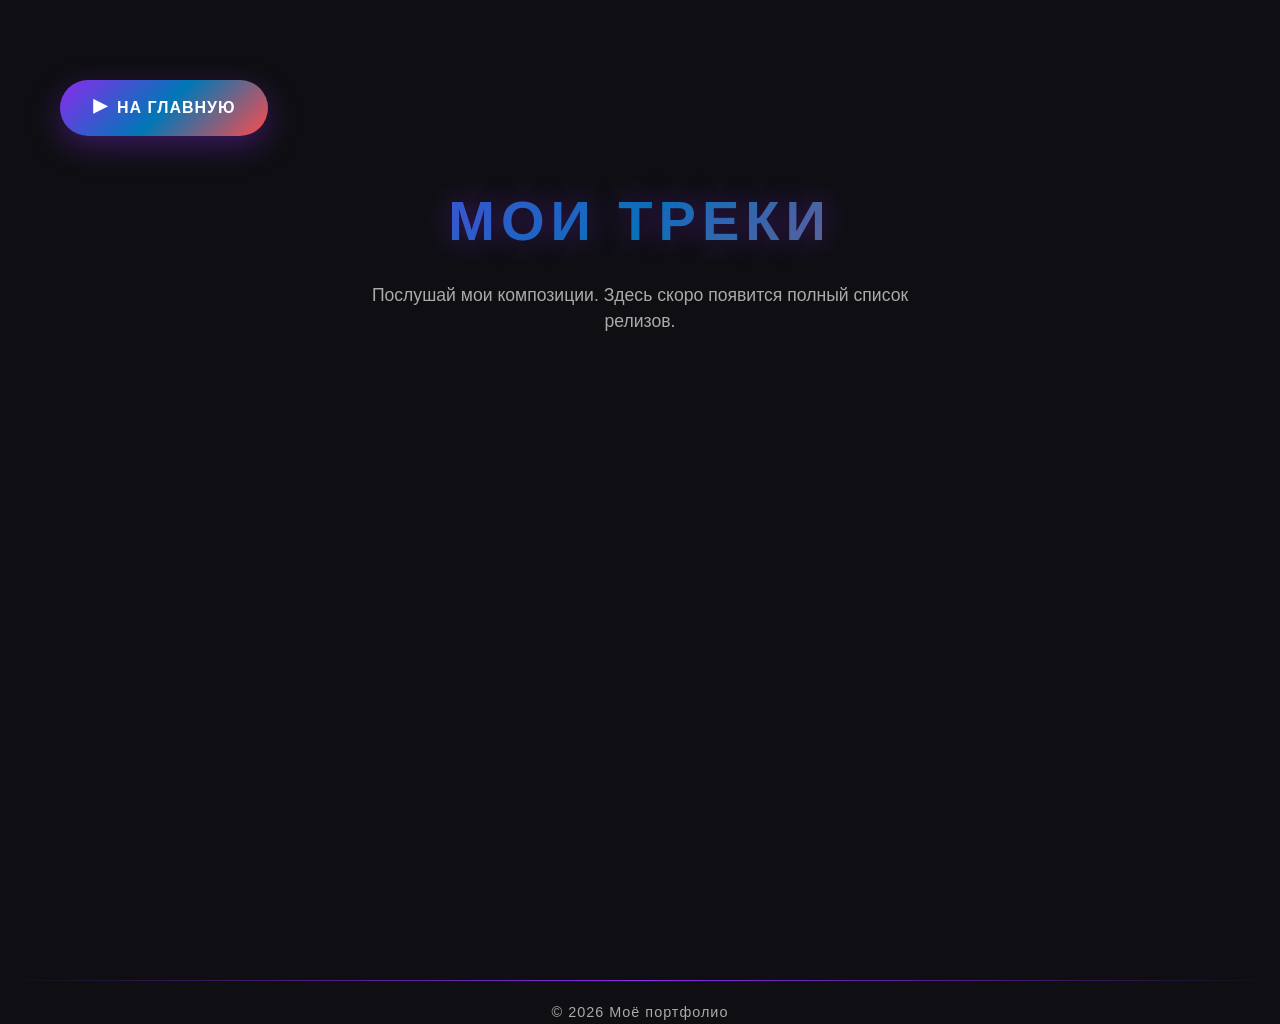
==== music.html @ 41a8d8b8 "feat: update music page — minimal layout, remove tracks placeholder" ====
<!DOCTYPE html>
<html lang="ru">
<head>
  <meta charset="UTF-8" />
  <meta name="viewport" content="width=device-width, initial-scale=1.0">
  <title>Моя музыка | Портфолио</title>
  <!-- Подключаем твой основной стиль со всеми переменными -->
  <link rel="stylesheet" href="css/style.css" />
  
  <style>
    /* Контейнер страницы */
    .music-page-wrapper {
      max-width: 1200px;
      margin: 0 auto;
      padding: 80px 20px; /* Увеличил верхний отступ, чтобы заголовок не прилипал к краю */
      min-height: 100vh;
      display: flex;
      flex-direction: column;
      align-items: center;
      position: relative;
      z-index: 2;
    }

    /* Кнопка НАЗАД (теперь слева) */
    .back-btn-wrapper {
      align-self: flex-start; /* Прижимает блок к левому краю контейнера */
      margin-bottom: 40px;
    }

    .back-btn {
      display: flex;
      align-items: center;
      justify-content: center;
      padding: 14px 32px;
      background: var(--gradient-main);
      color: #fff;
      text-decoration: none;
      border-radius: 50px;
      font-family: 'Orbitron', sans-serif;
      font-weight: 700;
      text-transform: uppercase;
      letter-spacing: 1px;
      box-shadow: 0 10px 30px rgba(138, 43, 239, 0.35);
      transition: all 0.3s cubic-bezier(0.25, 1, 0.5, 1);
      position: relative;
      overflow: hidden;
      border: none;
      cursor: pointer;
    }

    .back-btn::before {
      content: '';
      position: absolute;
      top: 0;
      left: 0;
      right: 0;
      bottom: 0;
      background: rgba(255, 255, 255, 0.1);
      opacity: 0;
      transition: opacity 0.3s;
    }

    .back-btn:hover {
      transform: translateY(-4px) scale(1.02);
      box-shadow: 0 16px 40px rgba(138, 43, 239, 0.55);
    }

    .back-btn:hover::before {
      opacity: 1;
    }

    .back-icon {
      margin-right: 10px;
      font-size: 1.1rem;
      display: inline-block;
      transform: rotate(180deg); 
    }

    h1.music-title {
      font-family: 'Orbitron', sans-serif;
      font-size: 3.5rem;
      text-transform: uppercase;
      letter-spacing: 6px;
      margin-bottom: 16px;
      background: var(--gradient-main);
      -webkit-background-clip: text;
      -webkit-text-fill-color: transparent;
      text-fill-color: transparent;
      text-shadow: 0 0 30px rgba(138, 43, 239, 0.4);
      width: 100%;
      text-align: center;
    }

    .music-subtitle {
      color: var(--text-gray);
      font-family: 'Manrope', sans-serif;
      font-size: 1.1rem;
      max-width: 600px;
      text-align: center;
      line-height: 1.5;
    }
  </style>
</head>
<body>

  <div class="music-page-wrapper">
    
    <!-- Кнопка НАЗАД (теперь слева) -->
    <div class="back-btn-wrapper">
      <a href="index.html" class="back-btn">
        <span class="back-icon">◀</span> На главную
      </a>
    </div>

    <h1 class="music-title">Мои треки</h1>
    <p class="music-subtitle">Послушай мои композиции. Здесь скоро появится полный список релизов.</p>

  </div>

  <footer>
    <div class="footer-line"></div>
    <p>&copy; 2026 Моё портфолио</p>
  </footer>
</body>
</html>
---- css/style.css ----
:root {
  --primary-purple: #8A2BEF;
  --secondary-blue: #0077B6;
  --accent-red: #FF4B4B;
  --bg-dark: #0f0f13;
  --card-bg: rgba(255, 255, 255, 0.05);
  --text-white: #ffffff;
  --text-gray: #aaaaaa;
  --gradient-main: linear-gradient(135deg, var(--primary-purple), var(--secondary-blue), var(--accent-red));
  --glow-purple: rgba(138, 43, 239, 0.4);
}

* {
  margin: 0;
  padding: 0;
  box-sizing: border-box;
}

body {
  background-color: var(--bg-dark);
  color: var(--text-white);
  font-family: 'Manrope', sans-serif;
  line-height: 1.6;
  overflow-x: hidden;
  position: relative;
}

/* --- МАТЕМАТИЧЕСКИЙ ФОН --- */
.math-bg {
  position: fixed;
  top: 0;
  left: 0;
  width: 100%;
  height: 100%;
  pointer-events: none;
  z-index: 0;
  overflow: hidden;
}

.math-formula {
  position: absolute;
  color: rgba(255, 255, 255, 0.15);
  font-family: 'Orbitron', monospace;
  font-size: 3rem;
  font-weight: 400;
  white-space: nowrap;
  filter: blur(4.5px);
  text-shadow: 
    0 0 15px rgba(138, 43, 239, 0.3), 
    0 0 30px rgba(0, 119, 182, 0.2);
  animation: floatUp linear infinite;
  transform-origin: center;
}

.math-formula:nth-child(1) { top: 110vh; left: 5%; animation-duration: 18s; }
.math-formula:nth-child(2) { top: 130vh; left: 45%; animation-duration: 24s; }
.math-formula:nth-child(3) { top: 120vh; left: 80%; animation-duration: 20s; }
.math-formula:nth-child(4) { top: 140vh; left: 25%; animation-duration: 26s; }
.math-formula:nth-child(5) { top: 115vh; left: 65%; animation-duration: 19s; }

@keyframes floatUp {
  0% { 
    transform: translateY(0) rotate(var(--rot, 0deg)); 
    opacity: 0.6; 
  }
  100% { 
    transform: translateY(-130vh) rotate(calc(var(--rot, 0deg) + 5deg));
    opacity: 1; 
  }
}

.container {
  position: relative;
  z-index: 1;
  max-width: 1200px;
  margin: 0 auto;
  padding: 40px 20px;
}

/* --- Hero Section --- */
.hero {
  text-align: center;
  padding: 60px 0;
  z-index: 2;
}

.raziel-title {
  font-family: 'Orbitron', sans-serif;
  font-size: 5rem;
  font-weight: 700;
  letter-spacing: -3px;
  background: var(--gradient-main);
  -webkit-background-clip: text;
  -webkit-text-fill-color: transparent;
  text-fill-color: transparent;
  margin-bottom: 12px;
  text-shadow: 0 0 30px rgba(138, 43, 239, 0.3);
  animation: pulseText 3s infinite alternate;
}

.tagline {
  color: var(--text-gray);
  font-size: 1.1rem;
  margin-bottom: 24px;
  letter-spacing: 2px;
  text-transform: uppercase;
}

/* --- БЕГУЩАЯ СТРОКА --- */
.roles-marquee-wrapper {
  overflow: hidden;
  padding: 10px 0;
  background: rgba(0, 0, 0, 0.5);
  border-radius: 50px;
  border: 1px solid rgba(255, 255, 255, 0.15);
  backdrop-filter: blur(6px);
  position: relative;
  width: 100%;
  box-sizing: border-box;
  z-index: 2;
}

.roles-marquee-wrapper::before,
.roles-marquee-wrapper::after {
  content: "";
  position: absolute;
  top: 0;
  height: 100%;
  width: 80px;
  pointer-events: none;
  z-index: 2;
}

.roles-marquee-wrapper::before {
  left: 0;
  background: linear-gradient(to right, var(--bg-dark), transparent);
}

.roles-marquee-wrapper::after {
  right: 0;
  background: linear-gradient(to left, var(--bg-dark), transparent);
}

.roles-marquee {
  display: flex;
  white-space: nowrap;
  will-change: transform, opacity;
  animation: marqueeComplex 12s linear infinite; 
}

.roles-content {
  display: inline-block;
  background: linear-gradient(90deg, #4facfe 0%, #8a2bef 100%);
  -webkit-background-clip: text;
  -webkit-text-fill-color: transparent;
  font-size: 1rem;
  letter-spacing: 3px;
  text-transform: uppercase;
  font-weight: 800;
  margin-right: 24px;
  flex-shrink: 0;
  font-family: 'Orbitron', monospace;
  filter: blur(0.5px); 
  text-shadow: 0 0 8px rgba(79, 172, 254, 0.6), 0 0 20px rgba(138, 43, 239, 0.4);
}

@keyframes marqueeComplex {
  0% { transform: translateX(0); opacity: 0; }
  8.3% { transform: translateX(0); opacity: 1; }
  91.7% { transform: translateX(-50%); opacity: 1; }
  100% { transform: translateX(-50%); opacity: 0; }
}

/* --- СЕТКА: 2 В РЯД (ПРОЕКТЫ + НАВЫКИ) --- */
/* ИЗМЕНЕНИЕ: Уменьшили margin-top, чтобы поднять блок ближе к бегущей строке */
.two-col-grid {
  display: grid;
  grid-template-columns: 1fr 1fr;
  gap: 30px;
  max-width: 1200px;
  margin: 30px auto 0; /* Было 60px, стало 30px */
  padding: 0 20px;
}

.two-col-grid .block {
  padding: 48px;
  border-radius: 16px;
  background: var(--card-bg);
  backdrop-filter: blur(12px);
  border: 1px solid rgba(255, 255, 255, 0.08);
  box-shadow: 0 12px 40px rgba(0, 0, 0, 0.6);
  display: flex;
  flex-direction: column;
  justify-content: center;
  transition: transform 0.3s ease, box-shadow 0.3s ease;
}

.two-col-grid .block:hover {
  transform: translateY(-6px);
  box-shadow: 0 20px 50px rgba(138, 43, 239, 0.25);
}

.two-col-grid h2 {
  font-family: 'Orbitron', sans-serif;
  font-size: 1.8rem;
  text-transform: uppercase;
  letter-spacing: 3px;
  color: var(--primary-purple);
  margin-bottom: 12px;
}

.two-col-grid p {
  color: var(--text-gray);
  line-height: 1.5;
}

/* --- МУЗЫКАЛЬНЫЙ БЛОК: ОТДЕЛЬНЫЙ, ВЫСОКИЙ, ТЕХНО --- */
/* ИЗМЕНЕНИЕ: Увеличили margin-top, чтобы опустить блок ниже */
.music-full-width {
  margin-top: 100px; /* Добавлено: опускаем блок */
  padding: 120px 20px;
  text-align: center;
  background: linear-gradient(
    135deg,
    rgba(138, 43, 239, 0.12),
    rgba(0, 119, 182, 0.1),
    rgba(255, 75, 75, 0.08)
  );
  border: 1px solid rgba(255, 255, 255, 0.06);
  position: relative;
  overflow: hidden;
  z-index: 3;
}

/* Техно‑сетка поверх блока */
.music-full-width::before {
  content: '';
  position: absolute;
  inset: 0;
  background-image:
    linear-gradient(rgba(255,255,255,0.03) 1px, transparent 1px),
    linear-gradient(90deg, rgba(255,255,255,0.03) 1px, transparent 1px);
  background-size: 48px 48px;
  z-index: 1;
  pointer-events: none;
}

.music-content h2 {
  font-family: 'Orbitron', sans-serif;
  font-size: 3rem;
  text-transform: uppercase;
  letter-spacing: 6px;
  color: #fff;
  margin-bottom: 28px;
  position: relative;
  z-index: 2;
  text-shadow: 0 0 20px rgba(138, 43, 239, 0.4);
}

.music-content p {
  font-family: 'Manrope', sans-serif;
  font-size: 1.3rem;
  color: rgba(255, 255, 255, 0.85);
  max-width: 640px;
  margin: 0 auto 48px;
  position: relative;
  z-index: 2;
  line-height: 1.4;
}

/* --- СТИЛИ КНОПОК --- */
/* Добавлено: базовый стиль для класса .btn, чтобы он не конфликтовал */
.btn {
  text-decoration: none;
  display: inline-block;
  font-weight: 700;
  font-family: 'Orbitron', sans-serif;
  text-transform: uppercase;
  letter-spacing: 1px;
  transition: all 0.3s cubic-bezier(0.25, 1, 0.5, 1);
  position: relative;
  z-index: 2;
}

.music-btn {
  background: var(--gradient-main);
  color: #fff;
  padding: 18px 52px;
  border-radius: 50px;
  box-shadow: 0 10px 30px rgba(138, 43, 239, 0.35);
}

.music-btn:hover {
  transform: translateY(-5px) scale(1.04);
  box-shadow: 0 16px 40px rgba(138, 43, 239, 0.55);
  filter: brightness(1.1);
}

/* --- КОНТАКТЫ (ИКОНКИ) --- */
.contacts {
  max-width: 1200px;
  margin: 80px auto;
  padding: 0 20px;
}

.contacts h2 {
  text-align: center;
  font-family: 'Orbitron', sans-serif;
  font-size: 2rem;
  text-transform: uppercase;
  letter-spacing: 4px;
  color: #fff;
  margin-bottom: 36px;
  text-shadow: 0 0 20px rgba(138, 43, 239, 0.3);
}

.social-icons {
  display: flex;
  justify-content: center;
  gap: 24px;
  flex-wrap: wrap;
}

.icon-btn {
  width: 64px;
  height: 64px;
  border-radius: 50%;
  background: rgba(255, 255, 255, 0.03);
  border: 1px solid rgba(255, 255, 255, 0.1);
  color: var(--text-white);
  display: flex;
  align-items: center;
  justify-content: center;
  text-decoration: none;
  font-size: 1.4rem;
  transition: all 0.3s cubic-bezier(0.25, 1, 0.5, 1);
  position: relative;
  overflow: hidden;
  isolation: isolate;
  z-index: 1;
}

.icon-btn::before {
  content: "";
  position: absolute;
  inset: 0;
  border-radius: 50%;
  background: var(--gradient-main);
  opacity: 0;
  transform: scale(0.8);
  transition: opacity 0.3s, transform 0.3s;
  z-index: -1;
  filter: blur(10px);
}

.icon-btn i {
  position: relative;
  z-index: 1;
  transition: transform 0.3s;
}

.icon-btn:hover {
  transform: translateY(-6px) scale(1.08);
  border-color: rgba(255, 255, 255, 0.3);
  box-shadow: 0 0 30px var(--glow-purple);
}

.icon-btn:hover::before {
  opacity: 0.3;
  transform: scale(1);
}

.icon-btn:hover i {
  transform: scale(1.1);
}

.icon-btn.tg:hover { box-shadow: 0 0 30px rgba(0, 139, 139, 0.5); }
.icon-btn.tt:hover { box-shadow: 0 0 30px rgba(29, 202, 255, 0.5); }
.icon-btn.yt:hover { box-shadow: 0 0 30px rgba(255, 0, 0, 0.5); }
.icon-btn.tw:hover { box-shadow: 0 0 30px rgba(100, 65, 165, 0.5); }
.icon-btn.ds:hover { box-shadow: 0 0 30px rgba(72, 85, 238, 0.5); }

.social-hint {
  text-align: center;
  color: var(--text-gray);
  font-family: 'Manrope', sans-serif;
  font-size: 0.95rem;
  margin-top: 24px;
  letter-spacing: 1px;
}

/* --- Footer --- */
footer {
  margin-top: 80px;
  text-align: center;
  position: relative;
}

.footer-line {
  width: 100%;
  height: 1px;
  background: linear-gradient(90deg, transparent, var(--primary-purple), transparent);
  margin: 0 auto 20px auto;
}

footer p {
  color: var(--text-gray);
  font-family: 'Manrope', sans-serif;
  font-size: 0.9rem;
  letter-spacing: 1px;
}

/* --- Animations --- */
@keyframes fadeInUp {
  to {
    opacity: 1;
    transform: translateY(0);
  }
}

@keyframes pulseText {
  from {
    text-shadow: 0 0 20px rgba(138, 43, 239, 0.2);
  }
  to {
    text-shadow: 0 0 40px rgba(138, 43, 239, 0.4), 0 0 20px rgba(0, 119, 182, 0.3);
  }
}

/* --- Responsive --- */
@media (max-width: 768px) {
  .raziel-title {
    font-size: 3.2rem;
  }

  .roles-content {
    font-size: 0.85rem;
    letter-spacing: 2px;
  }

  .roles-marquee {
    animation-duration: 14s;
  }

  .roles-marquee-wrapper::before,
  .roles-marquee-wrapper::after {
    width: 40px;
  }

  /* Адаптив для сетки и музыки */
  .two-col-grid {
    grid-template-columns: 1fr;
    gap: 20px;
    margin-top: 30px; /* На мобильных тоже чуть поднимаем */
  }

  .two-col-grid .block {
    padding: 36px;
  }

  .music-content h2 {
    font-size: 2.2rem;
    letter-spacing: 4px;
  }

  .music-content p {
    font-size: 1.1rem;
    max-width: 90%;
  }

  .music-full-width {
    padding: 80px 20px;
    margin-top: 60px; /* На мобильных отступ чуть меньше */
  }

    .contacts {
    margin: 60px auto;
  }

  .contacts h2 {
    font-size: 1.6rem;
    letter-spacing: 3px;
  }

  .social-icons {
    gap: 16px;
  }

  .icon-btn {
    width: 56px;
    height: 56px;
    font-size: 1.2rem;
  }
}

/* --- Footer --- */
footer {
  margin-top: 80px;
  text-align: center;
  position: relative;
}

.footer-line {
  width: 100%;
  height: 1px;
  background: linear-gradient(90deg, transparent, var(--primary-purple), transparent);
  margin: 0 auto 20px auto;
}

footer p {
  color: var(--text-gray);
  font-family: 'Manrope', sans-serif;
  font-size: 0.9rem;
  letter-spacing: 1px;
}

/* --- Animations --- */
@keyframes fadeInUp {
  to {
    opacity: 1;
    transform: translateY(0);
  }
}

@keyframes pulseText {
  from {
    text-shadow: 0 0 20px rgba(138, 43, 239, 0.2);
  }
  to {
    text-shadow: 0 0 40px rgba(138, 43, 239, 0.4), 0 0 20px rgba(0, 119, 182, 0.3);
  }
}
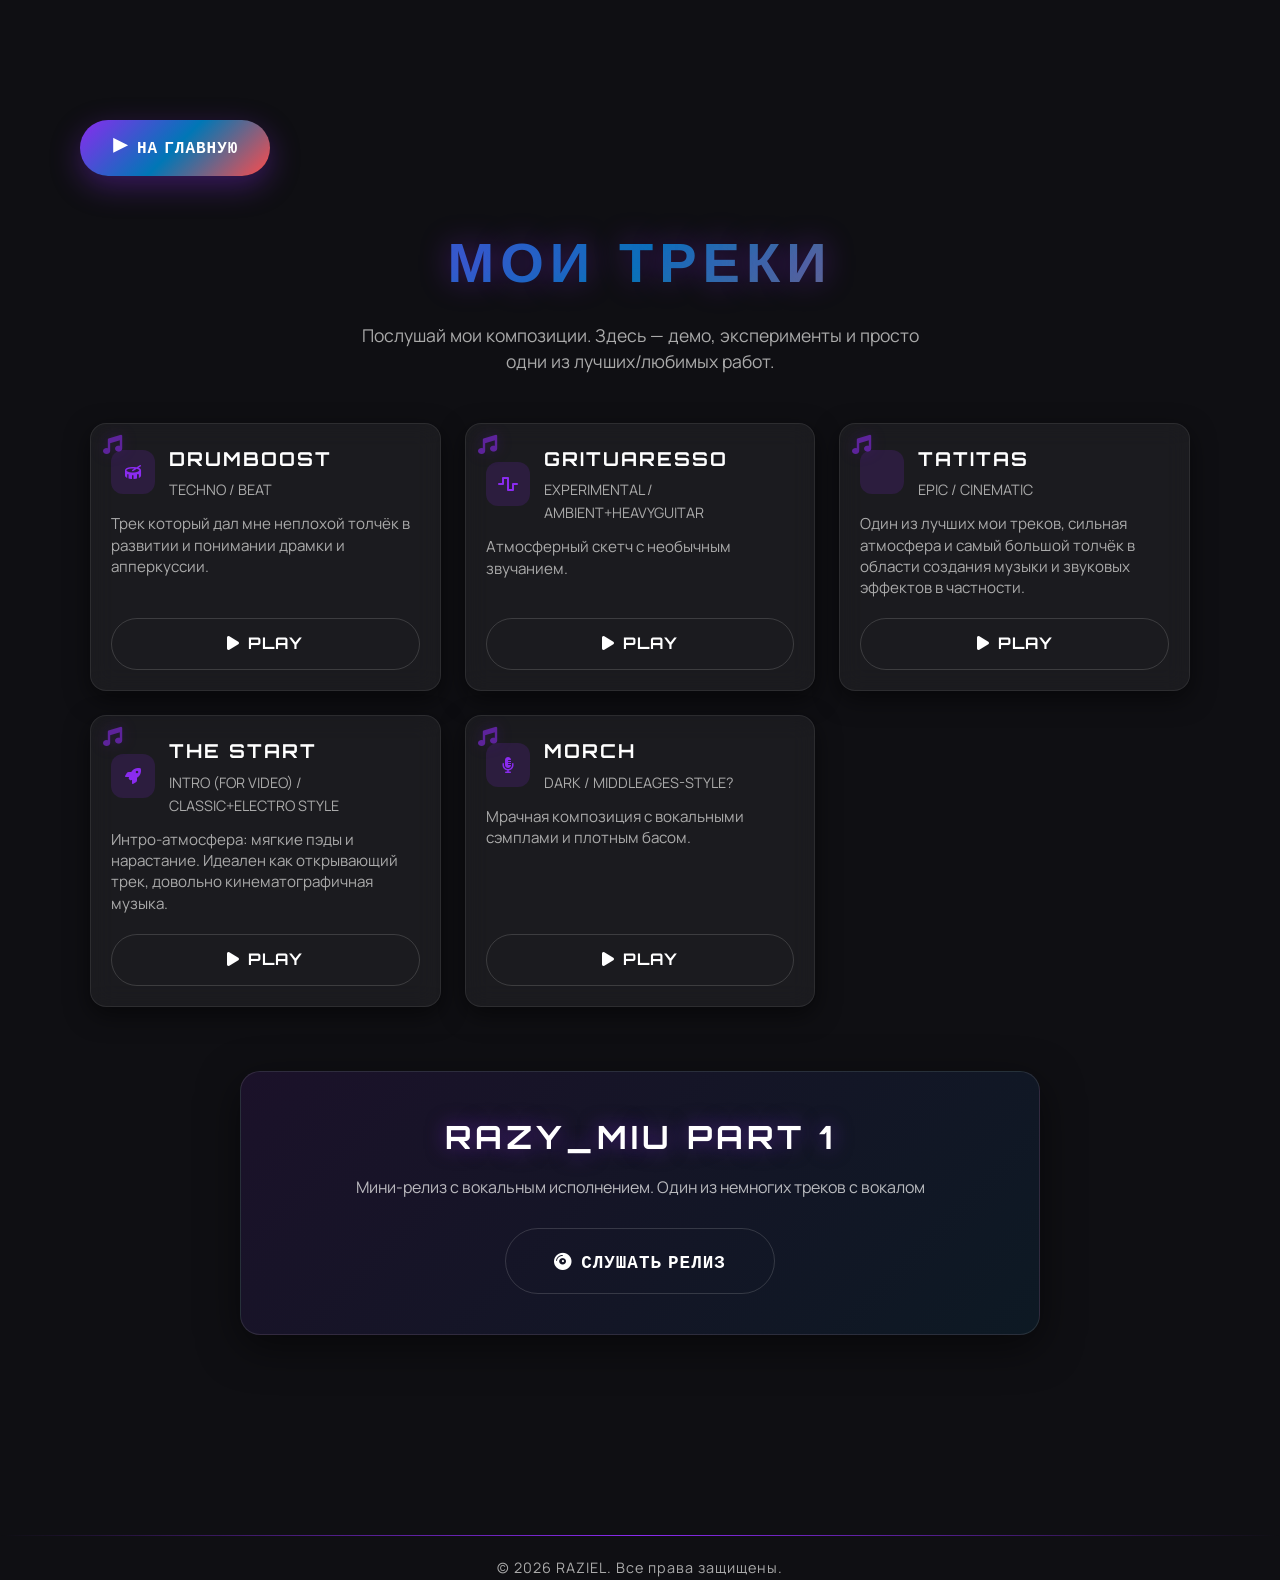
==== commit ecc688f1: "обновление" ====
--- a/music.html
+++ b/music.html
@@ -3,16 +3,18 @@
 <head>
   <meta charset="UTF-8" />
   <meta name="viewport" content="width=device-width, initial-scale=1.0">
-  <title>Моя музыка | Портфолио</title>
-  <!-- Подключаем твой основной стиль со всеми переменными -->
+  <title>Моя музыка | RAZIEL</title>
   <link rel="stylesheet" href="css/style.css" />
+  <link rel="preconnect" href="https://fonts.googleapis.com" />
+  <link rel="preconnect" href="https://fonts.gstatic.com" crossorigin />
+  <link href="https://fonts.googleapis.com/css2?family=Manrope:wght@400;600&family=Orbitron:wght@400;700;900&display=swap" rel="stylesheet" />
+  <link rel="stylesheet" href="https://cdnjs.cloudflare.com/ajax/libs/font-awesome/6.4.0/css/all.min.css" />
   
   <style>
-    /* Контейнер страницы */
     .music-page-wrapper {
       max-width: 1200px;
       margin: 0 auto;
-      padding: 80px 20px; /* Увеличил верхний отступ, чтобы заголовок не прилипал к краю */
+      padding: 80px 20px;
       min-height: 100vh;
       display: flex;
       flex-direction: column;
@@ -21,9 +23,8 @@
       z-index: 2;
     }
 
-    /* Кнопка НАЗАД (теперь слева) */
     .back-btn-wrapper {
-      align-self: flex-start; /* Прижимает блок к левому краю контейнера */
+      align-self: flex-start;
       margin-bottom: 40px;
     }
 
@@ -36,7 +37,7 @@
       color: #fff;
       text-decoration: none;
       border-radius: 50px;
-      font-family: 'Orbitron', sans-serif;
+      font-family: 'Orbitron', monospace;
       font-weight: 700;
       text-transform: uppercase;
       letter-spacing: 1px;
@@ -51,10 +52,7 @@
     .back-btn::before {
       content: '';
       position: absolute;
-      top: 0;
-      left: 0;
-      right: 0;
-      bottom: 0;
+      top: 0; left: 0; right: 0; bottom: 0;
       background: rgba(255, 255, 255, 0.1);
       opacity: 0;
       transition: opacity 0.3s;
@@ -65,15 +63,12 @@
       box-shadow: 0 16px 40px rgba(138, 43, 239, 0.55);
     }
 
-    .back-btn:hover::before {
-      opacity: 1;
-    }
+    .back-btn:hover::before { opacity: 1; }
 
     .back-icon {
       margin-right: 10px;
       font-size: 1.1rem;
-      display: inline-block;
-      transform: rotate(180deg); 
+      transform: rotate(180deg);
     }
 
     h1.music-title {
@@ -99,27 +94,359 @@
       text-align: center;
       line-height: 1.5;
     }
+
+    .tracks-grid {
+      display: grid;
+      grid-template-columns: repeat(auto-fit, minmax(300px, 1fr));
+      gap: 24px;
+      width: 100%;
+      max-width: 1100px;
+      margin-top: 48px;
+    }
+
+    .track-card {
+      padding: 20px;
+      border-radius: 16px;
+      background: var(--card-bg);
+      backdrop-filter: blur(12px);
+      border: 1px solid rgba(255, 255, 255, 0.08);
+      box-shadow: 0 8px 24px rgba(0, 0, 0, 0.5);
+      display: flex;
+      flex-direction: column;
+      transition: transform 0.3s ease, box-shadow 0.3s ease;
+      position: relative;
+      overflow: hidden;
+    }
+
+    .track-card:hover {
+      transform: translateY(-6px);
+      box-shadow: 0 16px 36px rgba(138, 43, 239, 0.2);
+    }
+
+    /* Нотка слева сверху */
+    .track-note-icon {
+      position: absolute;
+      top: 12px;
+      left: 12px;
+      color: var(--primary-purple);
+      font-size: 1.2rem;
+      opacity: 0.6;
+      pointer-events: none;
+      z-index: 3;
+      filter: drop-shadow(0 0 8px rgba(138, 43, 239, 0.4));
+    }
+
+    .track-header {
+      display: flex;
+      align-items: center;
+      margin-bottom: 12px;
+      position: relative;
+      z-index: 2;
+    }
+
+    .track-icon {
+      width: 44px;
+      height: 44px;
+      background: rgba(138, 43, 239, 0.15);
+      border-radius: 12px;
+      display: flex;
+      align-items: center;
+      justify-content: center;
+      color: var(--primary-purple);
+      margin-right: 14px;
+      flex-shrink: 0;
+    }
+
+    .track-name {
+      font-family: 'Orbitron', sans-serif;
+      font-size: 1.2rem;
+      font-weight: 700;
+      text-transform: uppercase;
+      letter-spacing: 2px;
+      color: #fff;
+    }
+
+    .track-genre {
+      font-family: 'Manrope', sans-serif;
+      font-size: 0.9rem;
+      color: var(--text-gray);
+      text-transform: uppercase;
+      margin-top: 4px;
+    }
+
+    .track-desc {
+      color: var(--text-gray);
+      font-family: 'Manrope', sans-serif;
+      font-size: 0.95rem;
+      line-height: 1.4;
+      margin-bottom: 20px;
+      flex-grow: 1;
+    }
+
+    .play-btn {
+      display: inline-flex;
+      align-items: center;
+      justify-content: center;
+      padding: 12px 28px;
+      background: transparent;
+      border: 1px solid rgba(255, 255, 255, 0.15);
+      color: #fff;
+      text-decoration: none;
+      border-radius: 999px;
+      font-family: 'Orbitron', monospace;
+      font-weight: 700;
+      text-transform: uppercase;
+      letter-spacing: 1px;
+      transition: all 0.3s cubic-bezier(0.25, 1, 0.5, 1);
+      position: relative;
+      overflow: hidden;
+    }
+
+    .play-btn span {
+      margin-right: 8px;
+      display: block;
+    }
+
+    .play-btn:hover {
+      border-color: var(--primary-purple);
+      background: rgba(138, 43, 239, 0.12);
+      color: #fff;
+      box-shadow: 0 0 20px rgba(138, 43, 239, 0.4);
+    }
+
+    .play-btn.playing {
+      background: var(--primary-purple);
+      border-color: var(--primary-purple);
+      color: #fff;
+      box-shadow: 0 0 24px rgba(138, 43, 239, 0.6);
+    }
+
+    .featured-block {
+      margin-top: 64px;
+      width: 100%;
+      max-width: 800px;
+      padding: 40px;
+      border-radius: 20px;
+      background: linear-gradient(135deg, rgba(138, 43, 239, 0.1), rgba(0, 119, 182, 0.1));
+      border: 1px solid rgba(255, 255, 255, 0.1);
+      box-shadow: 0 12px 40px rgba(0, 0, 0, 0.5);
+      text-align: center;
+      position: relative;
+      overflow: hidden;
+    }
+
+    .featured-title {
+      font-family: 'Orbitron', sans-serif;
+      font-size: 2rem;
+      text-transform: uppercase;
+      letter-spacing: 4px;
+      margin: 0 0 12px 0;
+      color: #fff;
+      text-shadow: 0 0 20px rgba(138, 43, 239, 0.5);
+    }
+
+    .featured-subtitle {
+      color: rgba(255,255,255,0.7);
+      font-family: 'Manrope', sans-serif;
+      font-size: 1rem;
+      margin-bottom: 28px;
+    }
+
+    .featured-play-btn {
+      padding: 18px 48px;
+      font-size: 1.1rem;
+    }
+
+    @media (max-width: 768px) {
+      .tracks-grid { grid-template-columns: 1fr; }
+      .music-title { font-size: 2.5rem; }
+    }
   </style>
 </head>
 <body>
 
-  <div class="music-page-wrapper">
-    
-    <!-- Кнопка НАЗАД (теперь слева) -->
-    <div class="back-btn-wrapper">
-      <a href="index.html" class="back-btn">
-        <span class="back-icon">◀</span> На главную
-      </a>
+  <!-- Фоновые формулы (как на главной) -->
+  <div class="math-bg">
+    <div class="math-formula">∫ f(x) dx = F(x) + C</div>
+    <div class="math-formula">∇ ⋅ E = ρ / ε₀</div>
+    <div class="math-formula">e^(iπ) + 1 = 0</div>
+    <div class="math-formula">∑ n² = n(n+1)(2n+1)/6</div>
+    <div class="math-formula">∂u/∂t = α ∇²u</div>
+  </div>
+
+  <main class="container">
+    <div class="music-page-wrapper">
+      
+      <!-- Кнопка НАЗАД -->
+      <div class="back-btn-wrapper">
+        <a href="index.html" class="back-btn">
+          <span class="back-icon">◀</span> На главную
+        </a>
+      </div>
+
+      <h1 class="music-title">Мои треки</h1>
+      <p class="music-subtitle">Послушай мои композиции. Здесь — демо, эксперименты и просто одни из лучших/любимых работ.</p>
+
+      <!-- Сетка обычных треков -->
+      <section class="tracks-grid">
+        <!-- drumboost -->
+        <article class="track-card">
+          <i class="fas fa-music track-note-icon"></i>
+          <div class="track-header">
+            <div class="track-icon"><i class="fas fa-drum"></i></div>
+            <div>
+              <div class="track-name">Drumboost</div>
+              <div class="track-genre">Techno / Beat</div>
+            </div>
+          </div>
+          <p class="track-desc">Трек который дал мне неплохой толчёк в развитии и понимании драмки и апперкуссии.</p>
+          <a href="#" class="play-btn play-trigger" data-src="audio/drumboost.wav">
+            <span><i class="fas fa-play"></i></span> Play
+          </a>
+        </article>
+
+        <!-- grituaresso -->
+        <article class="track-card">
+          <i class="fas fa-music track-note-icon"></i>
+          <div class="track-header">
+            <div class="track-icon"><i class="fas fa-wave-square"></i></div>
+            <div>
+              <div class="track-name">Grituaresso</div>
+              <div class="track-genre">Experimental / Ambient+HeavyGuitar</div>
+            </div>
+          </div>
+          <p class="track-desc">Атмосферный скетч с необычным звучанием.</p>
+          <a href="#" class="play-btn play-trigger" data-src="audio/grituaresso.wav">
+            <span><i class="fas fa-play"></i></span> Play
+          </a>
+        </article>
+
+        <!-- tatitas -->
+        <article class="track-card">
+          <i class="fas fa-music track-note-icon"></i>
+          <div class="track-header">
+            <div class="track-icon"><i class="fas fa-notes"></i></div>
+            <div>
+              <div class="track-name">Tatitas</div>
+              <div class="track-genre">Epic / cinematic</div>
+            </div>
+          </div>
+          <p class="track-desc">Один из лучших мои треков, сильная атмосфера и самый большой толчёк в области создания музыки и звуковых эффектов в частности.</p>
+          <a href="#" class="play-btn play-trigger" data-src="audio/tatitas.wav">
+            <span><i class="fas fa-play"></i></span> Play
+          </a>
+        </article>
+
+        <!-- The_start -->
+        <article class="track-card">
+          <i class="fas fa-music track-note-icon"></i>
+          <div class="track-header">
+            <div class="track-icon"><i class="fas fa-rocket"></i></div>
+            <div>
+              <div class="track-name">The Start</div>
+              <div class="track-genre">Intro (for video) / Classic+electro style</div>
+            </div>
+          </div>
+          <p class="track-desc">Интро‑атмосфера: мягкие пэды и нарастание. Идеален как открывающий трек, довольно кинематографичная музыка.</p>
+          <a href="#" class="play-btn play-trigger" data-src="audio/The_start.wav">
+            <span><i class="fas fa-play"></i></span> Play
+          </a>
+        </article>
+
+        <!-- morch -->
+        <article class="track-card">
+          <i class="fas fa-music track-note-icon"></i>
+          <div class="track-header">
+            <div class="track-icon"><i class="fas fa-microphone-alt"></i></div>
+            <div>
+              <div class="track-name">Morch</div>
+              <div class="track-genre">Dark / MiddleAges-style?</div>
+            </div>
+          </div>
+          <p class="track-desc">Мрачная композиция с вокальными сэмплами и плотным басом.</p>
+          <a href="#" class="play-btn play-trigger" data-src="audio/morch.wav">
+            <span><i class="fas fa-play"></i></span> Play
+          </a>
+        </article>
+      </section>
+
+      <!-- Особый блок для Razy_Miu_part1 -->
+      <section class="featured-block">
+        <h2 class="featured-title">Razy_Miu Part 1</h2>
+        <p class="featured-subtitle">Мини‑релиз с вокальным исполнением. Один из немногих треков с вокалом</p>
+        <a href="#" class="play-btn featured-play-btn play-trigger" data-src="audio/Razy_Miu_part1.mp3">
+          <span><i class="fas fa-compact-disc"></i></span> Слушать релиз
+        </a>
+      </section>
     </div>
-
-    <h1 class="music-title">Мои треки</h1>
-    <p class="music-subtitle">Послушай мои композиции. Здесь скоро появится полный список релизов.</p>
-
-  </div>
+  </main>
 
   <footer>
     <div class="footer-line"></div>
-    <p>&copy; 2026 Моё портфолио</p>
+    <p>&copy; 2026 RAZIEL. Все права защищены.</p>
   </footer>
+
+  <!-- Скрипт для воспроизведения -->
+  <script>
+    const audio = new Audio();
+    let isPlaying = false;
+
+    document.querySelectorAll('.play-trigger').forEach(btn => {
+      btn.addEventListener('click', (e) => {
+        e.preventDefault();
+        const src = btn.getAttribute('data-src');
+        const isThisBtnPlaying = btn.classList.contains('playing');
+
+        // Если уже играет этот трек — ставим на паузу
+        if (isThisBtnPlaying) {
+          audio.pause();
+          audio.currentTime = 0;
+          updateButton(btn, false);
+          isPlaying = false;
+          return;
+        }
+
+        // Если играет другой трек — останавливаем его
+        if (isPlaying) {
+          const currentlyPlayingBtn = document.querySelector('.play-trigger.playing');
+          if (currentlyPlayingBtn) {
+            updateButton(currentlyPlayingBtn, false);
+          }
+          audio.pause();
+          audio.currentTime = 0;
+        }
+
+        // Запускаем новый трек
+        audio.src = src;
+        audio.play().catch(error => {
+          console.error('Ошибка воспроизведения:', error);
+          alert('Не удалось воспроизвести трек. Проверь путь к файлу и формат.');
+        });
+
+        updateButton(btn, true);
+        isPlaying = true;
+      });
+    });
+
+    // Вспомогательная функция для обновления кнопки
+    function updateButton(btn, isPlaying) {
+      if (isPlaying) {
+        btn.innerHTML = '<span><i class="fas fa-pause"></i></span> Pause';
+        btn.classList.add('playing');
+      } else {
+        btn.innerHTML = '<span><i class="fas fa-play"></i></span> Play';
+        btn.classList.remove('playing');
+      }
+    }
+
+    // Сброс при окончании трека
+    audio.addEventListener('ended', () => {
+      const playingBtn = document.querySelector('.play-trigger.playing');
+      if (playingBtn) {
+        updateButton(playingBtn, false);
+      }
+      isPlaying = false;
+    });
+  </script>
 </body>
 </html>
--- a/css/style.css
+++ b/css/style.css
@@ -530,4 +530,69 @@
     text-shadow: 0 0 40px rgba(138, 43, 239, 0.4), 0 0 20px rgba(0, 119, 182, 0.3);
   }
 }
-
+.main-nav {
+  display: flex;
+  justify-content: center;
+  padding: 16px 0;
+  border-top: 1px solid rgba(255, 255, 255, 0.06);
+  border-bottom: 1px solid rgba(255, 255, 255, 0.06);
+  background: rgba(15, 15, 19, 0.6); /* чуть затемнённый фон под твой --bg-dark */
+  backdrop-filter: blur(8px);
+  position: relative;
+  z-index: 10;
+}
+
+.nav-link {
+  color: rgba(255, 255, 255, 0.45);
+  text-decoration: none;
+  font-family: 'Orbitron', monospace;
+  font-size: 0.95rem;
+  font-weight: 400;
+  letter-spacing: 2px;
+  text-transform: uppercase;
+  margin: 0 14px;
+  position: relative;
+  transition: color 0.3s ease, transform 0.2s ease;
+  overflow: hidden;
+}
+
+/* Тонкая линия под ссылкой при наведении */
+.nav-link::after {
+  content: '';
+  position: absolute;
+  bottom: 4px;
+  left: 0;
+  width: 0%;
+  height: 1px;
+  background: var(--primary-purple);
+  transition: width 0.3s cubic-bezier(0.25, 1, 0.5, 1);
+  box-shadow: 0 0 8px rgba(138, 43, 239, 0.6);
+}
+
+.nav-link:hover,
+.nav-link.active {
+  color: #fff;
+  transform: translateY(-2px);
+}
+
+.nav-link:hover::after,
+.nav-link.active::after {
+  width: 100%;
+}
+
+/* Акцент на активной ссылке — более сильное свечение */
+.nav-link.active::after {
+  box-shadow: 0 0 16px rgba(138, 43, 239, 0.8);
+}
+
+@media (max-width: 768px) {
+  .main-nav {
+    padding: 12px 0;
+    border: none; /* на мобильных убираем рамки, чтобы не перегружать */
+  }
+  .nav-link {
+    margin: 0 10px;
+    font-size: 0.85rem;
+  }
+}
+
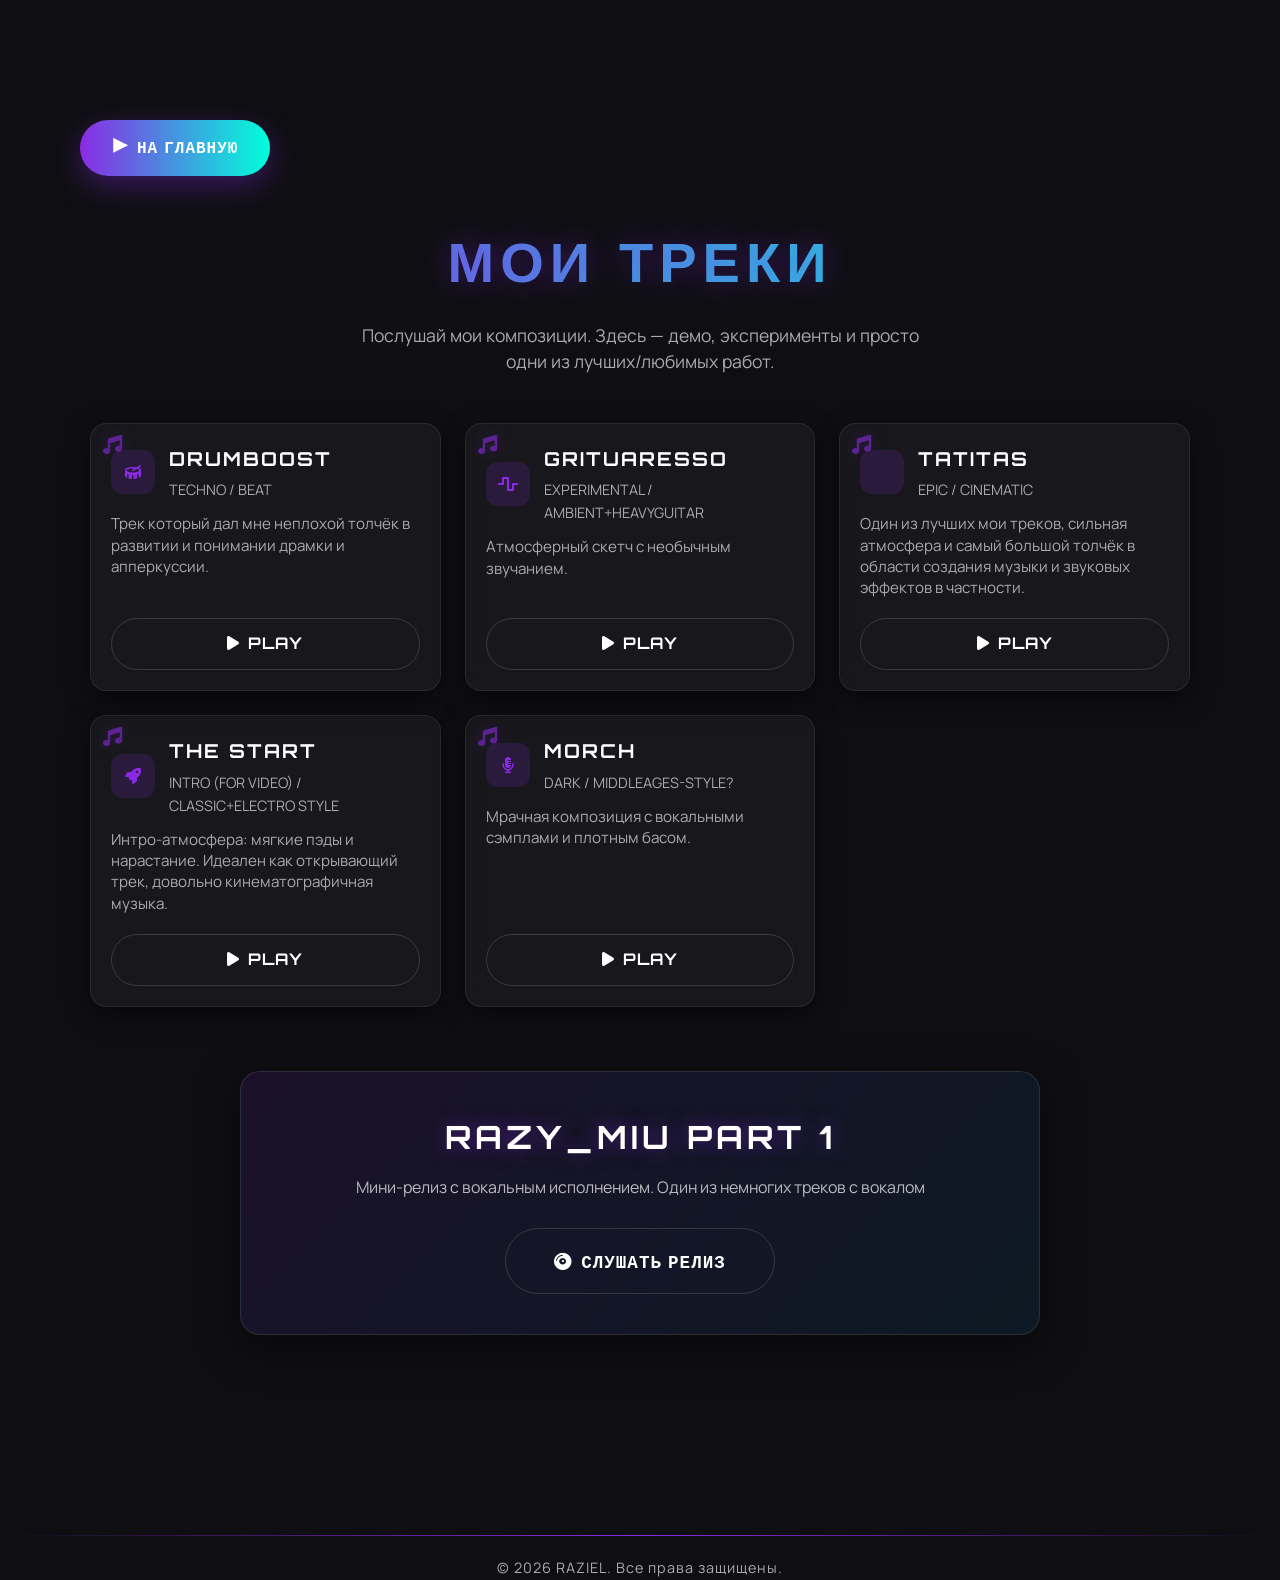
==== commit 400d77d6: "initial commit" ====
--- a/music.html
+++ b/music.html
@@ -23,6 +23,88 @@
       z-index: 2;
     }
 
+    .mini-player {
+    position: fixed;
+    bottom: 20px;
+    left: 50%;
+    transform: translateX(-50%);
+    display: flex;
+    align-items: center;
+    gap: 16px;
+    background: rgba(0, 0, 0, 0.75);
+    backdrop-filter: blur(12px);
+    padding: 10px 16px;
+    border-radius: 50px;
+    border: 1px solid rgba(255, 255, 255, 0.1);
+    box-shadow: 0 12px 40px rgba(0, 0, 0, 0.6);
+    z-index: 100;
+    width: fit-content;
+    opacity: 0;
+    visibility: hidden;
+    transition: all 0.3s ease;
+  }
+
+  .mini-player.active {
+    opacity: 1;
+    visibility: visible;
+  }
+
+  .player-cover {
+    width: 44px;
+    height: 44px;
+    background: rgba(138, 43, 239, 0.15);
+    border-radius: 12px;
+    display: flex;
+    align-items: center;
+    justify-content: center;
+    color: #8a2be3;
+  }
+
+  .player-info {
+    display: flex;
+    flex-direction: column;
+    text-align: left;
+  }
+
+  .player-track {
+    font-family: 'Orbitron', sans-serif;
+    font-size: 0.9rem;
+    font-weight: 700;
+    text-transform: uppercase;
+    letter-spacing: 1px;
+    color: #fff;
+  }
+
+  .player-artist {
+    font-family: 'Manrope', sans-serif;
+    font-size: 0.8rem;
+    color: #aaa;
+  }
+
+  .player-btn {
+    width: 42px;
+    height: 42px;
+    background: #8a2be3;
+    border: none;
+    border-radius: 50%;
+    color: #fff;
+    cursor: pointer;
+    display: flex;
+    align-items: center;
+    justify-content: center;
+    box-shadow: 0 4px 12px rgba(138, 43, 239, 0.4);
+    transition: transform 0.2s, box-shadow 0.2s;
+  }
+
+  .player-btn:hover {
+    transform: scale(1.05);
+    box-shadow: 0 6px 18px rgba(138, 43, 239, 0.6);
+  }
+
+  .player-btn.paused {
+    background: #551a8b;
+  }
+
     .back-btn-wrapper {
       align-self: flex-start;
       margin-bottom: 40px;
@@ -33,7 +115,8 @@
       align-items: center;
       justify-content: center;
       padding: 14px 32px;
-      background: var(--gradient-main);
+      background: var(--gradient-main); /* это уже у тебя есть */
+      box-shadow: 0 10px 30px rgba(138, 43, 239, 0.35);
       color: #fff;
       text-decoration: none;
       border-radius: 50px;
@@ -41,7 +124,6 @@
       font-weight: 700;
       text-transform: uppercase;
       letter-spacing: 1px;
-      box-shadow: 0 10px 30px rgba(138, 43, 239, 0.35);
       transition: all 0.3s cubic-bezier(0.25, 1, 0.5, 1);
       position: relative;
       overflow: hidden;
@@ -379,6 +461,20 @@
         </a>
       </section>
     </div>
+
+      <div class="mini-player" id="miniPlayer">
+    <div class="player-cover">
+      <i class="fas fa-compact-disc"></i>
+    </div>
+    <div class="player-info">
+      <span class="player-track">Не играет</span>
+      <span class="player-artist">RAZIEL</span>
+    </div>
+    <button class="player-btn" id="playerPlayBtn">
+      <i class="fas fa-play"></i>
+    </button>
+  </div>
+
   </main>
 
   <footer>
@@ -388,65 +484,92 @@
 
   <!-- Скрипт для воспроизведения -->
   <script>
-    const audio = new Audio();
-    let isPlaying = false;
-
-    document.querySelectorAll('.play-trigger').forEach(btn => {
-      btn.addEventListener('click', (e) => {
-        e.preventDefault();
-        const src = btn.getAttribute('data-src');
-        const isThisBtnPlaying = btn.classList.contains('playing');
-
-        // Если уже играет этот трек — ставим на паузу
-        if (isThisBtnPlaying) {
-          audio.pause();
-          audio.currentTime = 0;
-          updateButton(btn, false);
-          isPlaying = false;
-          return;
-        }
-
-        // Если играет другой трек — останавливаем его
-        if (isPlaying) {
-          const currentlyPlayingBtn = document.querySelector('.play-trigger.playing');
-          if (currentlyPlayingBtn) {
-            updateButton(currentlyPlayingBtn, false);
-          }
-          audio.pause();
-          audio.currentTime = 0;
-        }
-
-        // Запускаем новый трек
-        audio.src = src;
-        audio.play().catch(error => {
-          console.error('Ошибка воспроизведения:', error);
-          alert('Не удалось воспроизвести трек. Проверь путь к файлу и формат.');
-        });
-
-        updateButton(btn, true);
-        isPlaying = true;
-      });
+const audio = new Audio();
+let isPlaying = false;
+const miniPlayer = document.getElementById('miniPlayer');
+const playerTrackEl = miniPlayer.querySelector('.player-track');
+const playerBtn = document.getElementById('playerPlayBtn');
+const btnIcon = playerBtn.querySelector('i');
+
+document.querySelectorAll('.play-trigger').forEach(btn => {
+  btn.addEventListener('click', (e) => {
+    e.preventDefault();
+    const src = btn.getAttribute('data-src');
+    const trackName = btn.closest('.track-card').querySelector('.track-name').textContent;
+    const isThisBtnPlaying = btn.classList.contains('playing');
+
+    if (isThisBtnPlaying) {
+      audio.pause();
+      updateButton(btn, false);
+      toggleMiniPlayer(false);
+      isPlaying = false;
+      return;
+    }
+
+    if (isPlaying) {
+      const currentlyPlayingBtn = document.querySelector('.play-trigger.playing');
+      if (currentlyPlayingBtn) updateButton(currentlyPlayingBtn, false);
+      audio.pause();
+      audio.currentTime = 0;
+    }
+
+    audio.src = src;
+    playerTrackEl.textContent = trackName;
+    toggleMiniPlayer(true);
+
+    audio.play().catch(error => {
+      console.error('Ошибка воспроизведения:', error);
+      alert('Не удалось воспроизвести трек. Проверь путь к файлу и формат.');
     });
 
-    // Вспомогательная функция для обновления кнопки
-    function updateButton(btn, isPlaying) {
-      if (isPlaying) {
-        btn.innerHTML = '<span><i class="fas fa-pause"></i></span> Pause';
-        btn.classList.add('playing');
-      } else {
-        btn.innerHTML = '<span><i class="fas fa-play"></i></span> Play';
-        btn.classList.remove('playing');
-      }
-    }
-
-    // Сброс при окончании трека
-    audio.addEventListener('ended', () => {
-      const playingBtn = document.querySelector('.play-trigger.playing');
-      if (playingBtn) {
-        updateButton(playingBtn, false);
-      }
-      isPlaying = false;
-    });
+    updateButton(btn, true);
+    isPlaying = true;
+    btnIcon.classList.remove('fa-play');
+    btnIcon.classList.add('fa-pause');
+  });
+});
+
+function updateButton(btn, isPlaying) {
+  if (isPlaying) {
+    btn.innerHTML = '<span><i class="fas fa-pause"></i></span> Pause';
+    btn.classList.add('playing');
+  } else {
+    btn.innerHTML = '<span><i class="fas fa-play"></i></span> Play';
+    btn.classList.remove('playing');
+  }
+}
+
+function toggleMiniPlayer(show) {
+  if (show) {
+    miniPlayer.classList.add('active');
+  } else {
+    miniPlayer.classList.remove('active');
+  }
+}
+
+audio.addEventListener('ended', () => {
+  const playingBtn = document.querySelector('.play-trigger.playing');
+  if (playingBtn) updateButton(playingBtn, false);
+  toggleMiniPlayer(false);
+  isPlaying = false;
+  btnIcon.classList.remove('fa-pause');
+  btnIcon.classList.add('fa-play');
+});
+
+// Клик по кнопке мини‑плеера
+playerBtn.addEventListener('click', () => {
+  if (!isPlaying) return;
+  if (audio.paused) {
+    audio.play();
+    btnIcon.classList.remove('fa-pause');
+    btnIcon.classList.add('fa-play');
+  } else {
+    audio.pause();
+    btnIcon.classList.remove('fa-play');
+    btnIcon.classList.add('fa-pause');
+  }
+});
+
   </script>
 </body>
 </html>
--- a/css/style.css
+++ b/css/style.css
@@ -14,6 +14,13 @@
   margin: 0;
   padding: 0;
   box-sizing: border-box;
+}
+:root {
+  --primary-purple: #8a2be3;
+  --accent-cyan: #00ffdc;
+  --text-gray: #aaa;
+  --card-bg: rgba(255, 255, 255, 0.04);
+  --gradient-main: linear-gradient(to right, var(--primary-purple), var(--accent-cyan));
 }
 
 body {
@@ -492,6 +499,113 @@
     font-size: 1.2rem;
   }
 }
+.works-grid {
+  padding: 80px 20px;
+  max-width: 1200px;
+  margin: 0 auto;
+}
+
+.section-title-small {
+  font-family: 'Orbitron', sans-serif;
+  font-size: 2rem;
+  text-transform: uppercase;
+  letter-spacing: 4px;
+  color: #fff;
+  margin-bottom: 40px;
+  text-align: center;
+  background: var(--gradient-main, linear-gradient(to right, #8a2be3, #00ffdc));
+  -webkit-background-clip: text;
+  -webkit-text-fill-color: transparent;
+}
+
+.grid-3 {
+  display: grid;
+  grid-template-columns: repeat(auto-fit, minmax(280px, 1fr));
+  gap: 24px;
+}
+
+.work-card {
+  background: rgba(255, 255, 255, 0.03);
+  border: 1px solid rgba(255, 255, 255, 0.06);
+  padding: 20px;
+  border-radius: 16px;
+  display: flex;
+  flex-direction: column;
+  transition: all 0.3s ease;
+  position: relative;
+  overflow: hidden;
+}
+
+.work-card:hover {
+  transform: translateY(-6px);
+  box-shadow: 0 12px 36px rgba(138, 43, 239, 0.25);
+  border-color: rgba(138, 43, 239, 0.4);
+}
+
+.work-cover {
+  width: 100%;
+  height: 140px;
+  display: flex;
+  align-items: center;
+  justify-content: center;
+  border-radius: 12px;
+  margin-bottom: 18px;
+  position: relative;
+  overflow: hidden;
+}
+
+.work-cover::before {
+  content: '';
+  position: absolute;
+  top: 0; left: 0; right: 0; bottom: 0;
+  background: radial-gradient(circle at 50% 50%, rgba(138, 43, 239, 0.15) 0%, transparent 60%);
+  pointer-events: none;
+}
+
+.work-icon {
+  font-size: 2.2rem;
+  color: rgba(255, 255, 255, 0.9);
+  filter: drop-shadow(0 0 8px rgba(138, 43, 239, 0.5));
+}
+
+.work-card h3 {
+  font-family: 'Orbitron', sans-serif;
+  font-size: 1.3rem;
+  text-transform: uppercase;
+  letter-spacing: 2px;
+  margin: 0 0 8px 0;
+  color: #fff;
+}
+
+.work-card p {
+  color: var(--text-gray, #aaa);
+  font-family: 'Manrope', sans-serif;
+  font-size: 0.95rem;
+  line-height: 1.4;
+  margin: 0 0 20px 0;
+  flex-grow: 1;
+}
+
+.btn-work {
+  display: inline-block;
+  padding: 12px 24px;
+  background: transparent;
+  border: 1px solid rgba(255, 255, 255, 0.2);
+  color: #fff;
+  text-decoration: none;
+  border-radius: 999px;
+  font-family: 'Orbitron', monospace;
+  font-weight: 700;
+  text-transform: uppercase;
+  letter-spacing: 1px;
+  transition: all 0.3s;
+}
+
+.btn-work:hover {
+  border-color: #8a2be3;
+  background: #8a2be3;
+  box-shadow: 0 0 20px rgba(138, 43, 239, 0.45);
+}
 
 /* --- Footer --- */
 footer {
